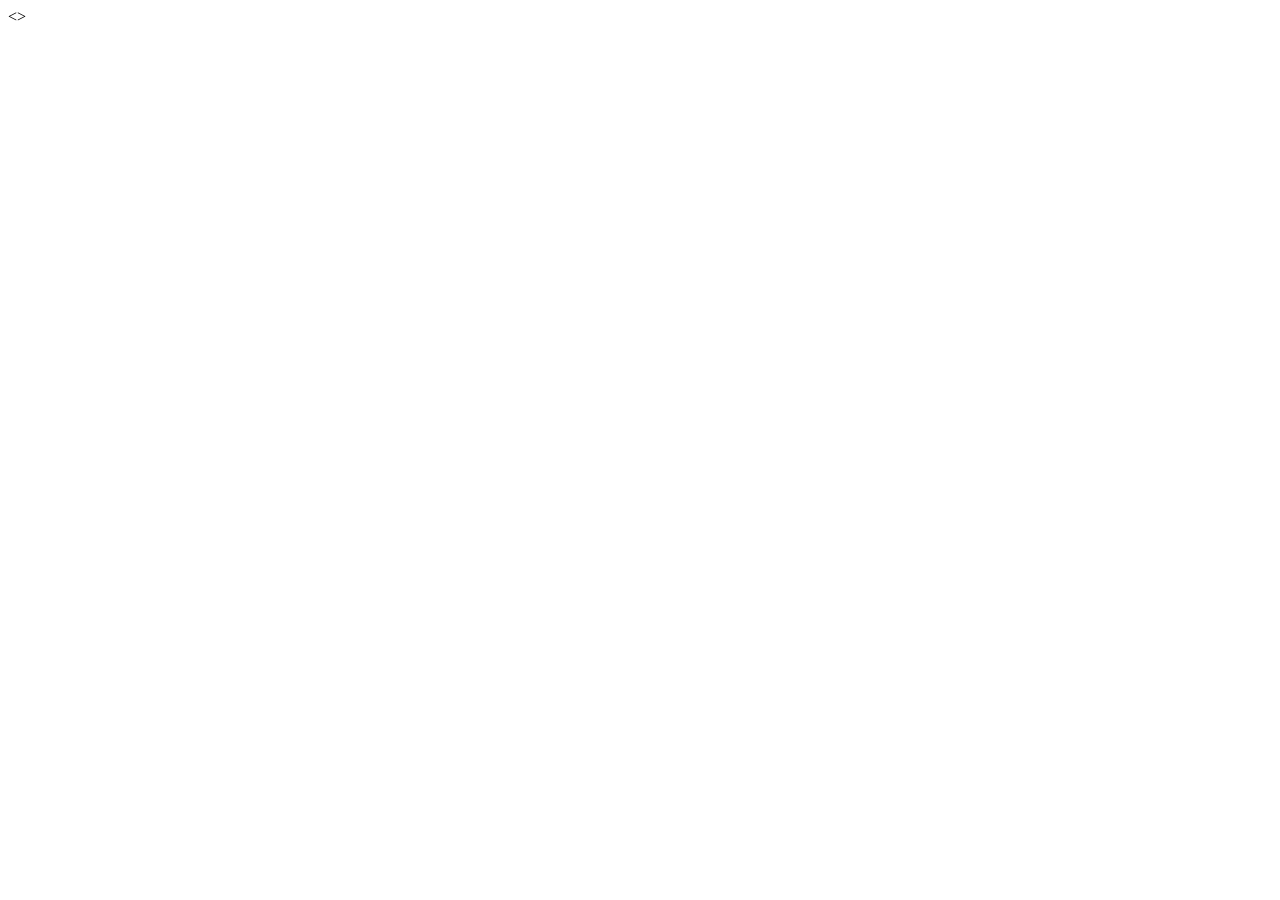
==== index.html @ 8e676197 "new readme" ====
<!DOCTYPE html>
<html lang="ru">
<head>
    <meta charset="UTF-8">
    <meta name="viewport" content="width=device-width, initial-scale=1.0">
    <title>Document</title>
</head>
<body>
    <header>
        <>
    </header>

    <main>
    </main>
    
    <footer>
    </footer>
</body>
</html>
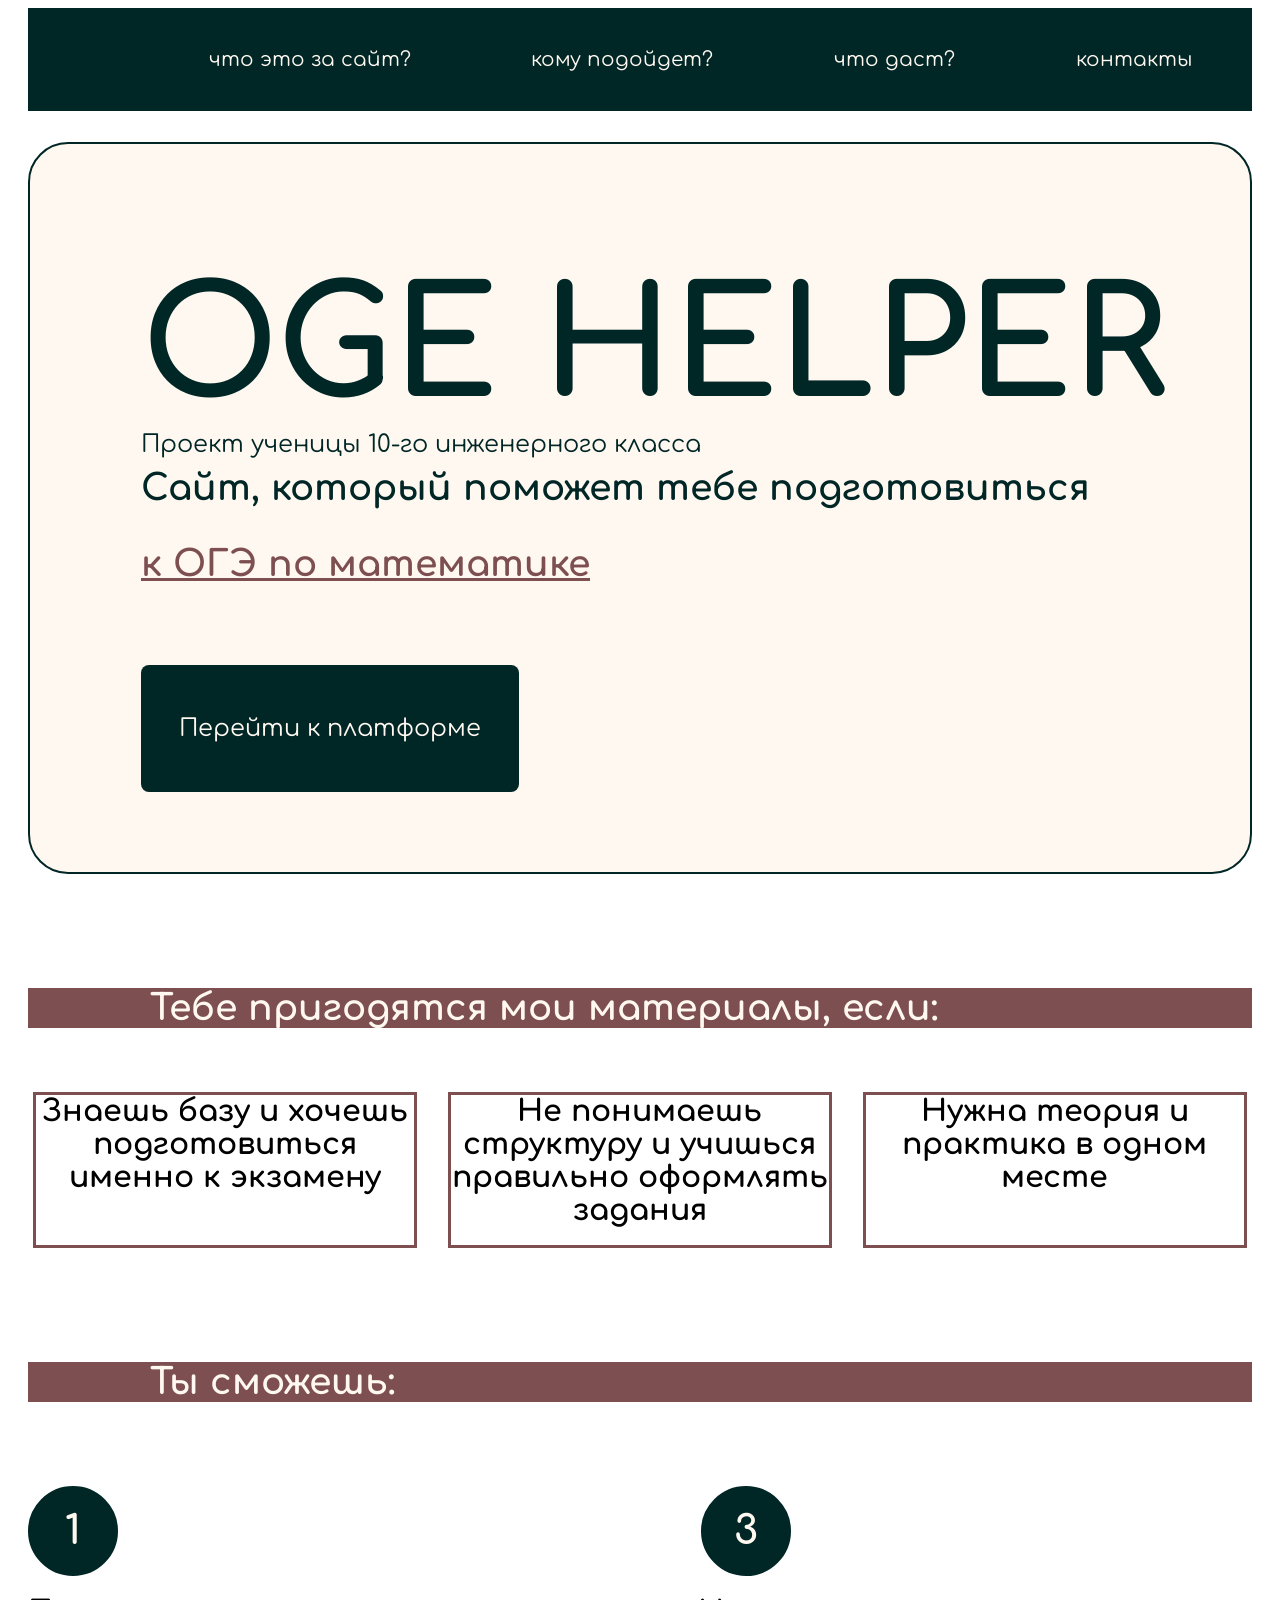
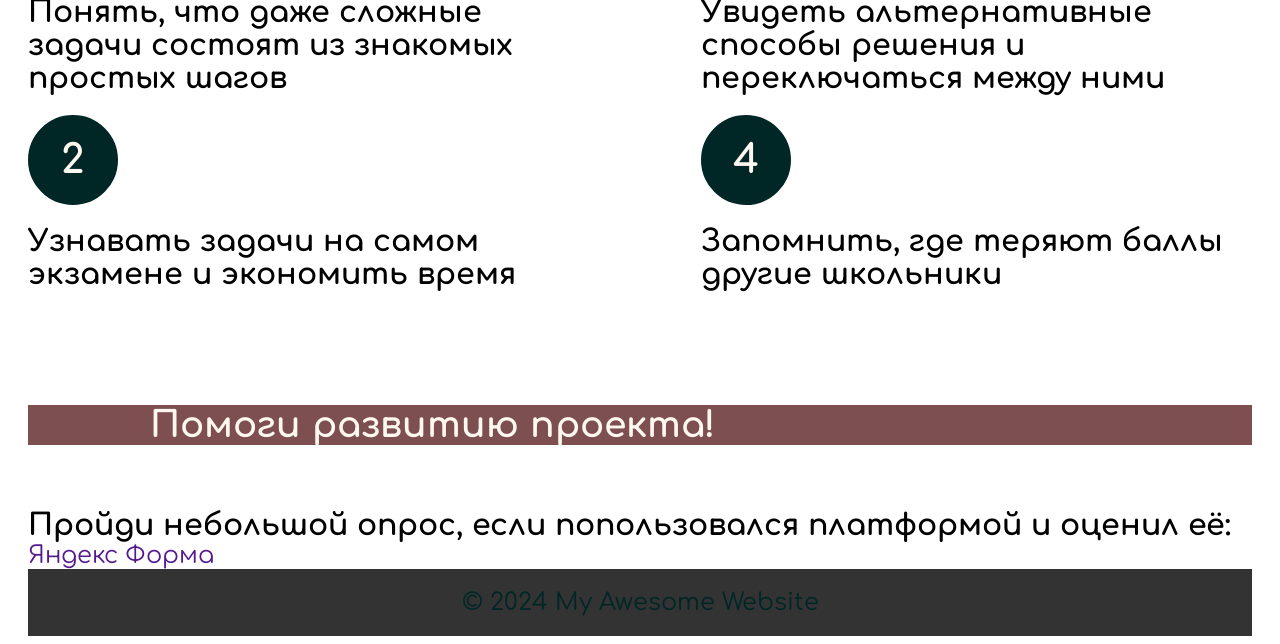
==== commit 8c41f1fb: "базовый код, карточки, правильный ответ, стили" ====
--- a/index.html
+++ b/index.html
@@ -1,19 +1,97 @@
 <!DOCTYPE html>
 <html lang="ru">
+
 <head>
+    <link rel="stylesheet" href="styles.css">
     <meta charset="UTF-8">
     <meta name="viewport" content="width=device-width, initial-scale=1.0">
-    <title>Document</title>
+    <title>Подготовка к ОГЭ онлайн | Математика</title>
 </head>
-<body>
-    <header>
-        <>
-    </header>
 
-    <main>
-    </main>
-    
-    <footer>
-    </footer>
+<body id="page">
+    <div class="all">
+        <header>
+            <section class="sect1">
+                <div>
+                    <div class="menu">
+                        <a href="#page"><img src=''></a> 
+                        <a href="#main_part">что это за сайт?</a>
+                        <a href="#advantages">кому подойдет?</a>
+                        <a href="#opportunities">что даст?</a>
+                        <a href="#help">контакты</a>
+                    </div>
+                </div>
+            </section>
+        </header>
+
+        <main>
+            <section id="main_part" class="sect2">
+                <div class="container1">
+                    <h1>OGE HELPER</h1>
+                    <p class="oge_text">Проект ученицы 10-го инженерного класса</p>
+                    <h2>Сайт, который поможет тебе подготовиться</h2>
+                    <h2 class="oge_text1">к ОГЭ по математике</h2>
+                    <p><a href="main.html" class="btn1">Перейти к платформе</a></p>
+                </div>
+            </section>
+
+            <div id="advantages" class="container2">
+                <h2 class="text_sect">Тебе пригодятся мои материалы, если:</h2>
+            </div>
+            <section id="about" class="sect3">
+                <div class="card_sect1">
+                    <div class="adv_card">
+                        <h3>Знаешь базу и хочешь подготовиться именно к экзамену</h3>
+                    </div>
+                    <div class="adv_card">
+                        <h3>Не понимаешь структуру и учишься правильно оформлять задания</h3>
+                    </div>
+                    <div class="adv_card">
+                        <h3>Нужна теория и практика в одном месте</h3>
+                    </div>
+                </div>
+            </section>
+
+            <section id="opportunities" class="sect4">
+                <div class="container3">
+                    <h2 class="text_sect">Ты сможешь:</h2>
+                </div>
+                <div class="card_sect2">
+                    <div class="opp_card">
+                        <h3 class="card_num">1</h3>
+                        <h4>Понять, что даже сложные задачи состоят из знакомых простых шагов</h4>
+                        <h3 class="card_num">2</h3>
+                        <h4>Узнавать задачи на самом экзамене и экономить время</h4>
+                    </div>
+                    <div class="opp_card">
+                        <h3 class="card_num">3</h3>
+                        <h4>Увидеть альтернативные способы решения и переключаться между ними</h4>
+                        <h3 class="card_num">4</h3>
+                        <h4>Запомнить, где теряют баллы другие школьники</h4>
+                    </div>
+                </div>
+            </section>
+
+            <section id="help" class="sect6">
+                <div class="container5">
+                    <h2 class="text_sect">Помоги развитию проекта!</h2>
+                </div>
+                <div>
+                    <h3>Пройди небольшой опрос, если попользовался платформой и оценил её:</h3>
+                    <p><a href="" class="btn2">Яндекс Форма</a></p>
+                </div>
+
+            </section>
+
+        </main>
+
+        <footer>
+            <div class="container">
+                <p>&copy; 2024 My Awesome Website</p>
+            </div>
+        </footer>
+    </div>
 </body>
+
+
 </html>
--- a/styles.css
+++ b/styles.css
@@ -0,0 +1,284 @@
+@import url('https://fonts.googleapis.com/css2?family=Comfortaa:wght@300..700&display=swap');
+
+p,
+h1,
+h2,
+h3,
+h4 {
+    margin: 0;
+}
+
+body {
+    margin: 0 auto;
+    max-width: 1920px;
+    min-width: 320px;
+    font-family: "Comfortaa", sans-serif;
+}
+.all {
+    margin: 0 20px;
+
+}
+
+.sect1 a {
+    color: #FFF8F0;
+    text-decoration: none;
+}
+
+.oge_text {
+    margin-bottom: 10px;
+}
+
+.oge_text1 {
+    color: #7D4F50;
+    text-decoration: underline;
+    margin-top: 10px;
+    font-weight: 800;
+}
+
+
+
+.menu {
+    display: flex;
+    justify-content: space-around;
+    flex-wrap: wrap;
+    padding-top: 20px;
+    padding-bottom: 20px;
+}
+
+.menu a {
+    font-size: 20px;
+}
+
+body {
+    padding: 8px;
+}
+
+
+
+header {
+    background-color: #002626;
+    color: #FFF8F0;
+    padding: 20px 0;
+}
+
+header nav ul {
+    list-style-type: none;
+    margin: 0;
+    padding: 0;
+}
+
+header nav ul li {
+    display: inline;
+    margin-right: 20px;
+}
+
+a {
+    text-decoration: none;
+    cursor: pointer;
+}
+
+a:hover {
+    text-decoration: underline;
+}
+
+.sect2 {
+    border-radius: 40px;
+    background-color: #FFF8F0;
+    border: 2px solid #002626;
+
+    display: flex;
+    margin: 0 auto;
+    margin-top: 31px;
+}
+
+.text_sect {
+    margin-top: 114px;
+    margin-bottom: 64px;
+    display: flex;
+    align-items: center;
+    margin-left: 10%;
+    color: #FFF8F0
+}
+
+.sect2 h2 {
+    margin-bottom: 1em;
+}
+
+.sect2 div {
+    padding-top: 120px;
+    padding-left: 111px;
+}
+
+h1 {
+    font-family: "Comfortaa", serif;
+    font-size: 150px;
+    margin-bottom: 0px;
+    color: #002626;
+}
+
+p {
+    font-size: 24px;
+    color: #002626;
+}
+
+h2 {
+    font-size: 36px;
+    color: #002626;
+}
+
+.btn1 {
+    display: flex;
+    justify-content: center;
+    align-items: center;
+    width: 330px;
+    height: 79px;
+    border-radius: 8px;
+    margin-top: 81px;
+    margin-bottom: 80px;
+    font-size: 24px;
+    padding: 1em;
+    background-color: #002626;
+    color: #FFF8F0;
+    text-decoration: none;
+    transition-property: backgruond-color, border-radius;
+    transition-duration: 1s;
+}
+
+.btn1:hover {
+    transition-property: background-color, border-radius;
+    background-color: #7D4F50;
+    transition-duration: 0.5s;
+    border-radius: 20px;
+}
+
+.container2 {
+    background-color: #7D4F50;
+}
+
+
+h3 {
+    font-size: 30px;
+}
+
+.card_sect1 {
+    display: flex;
+    justify-content: space-around;
+    flex-wrap: wrap;
+    gap: 20px;
+
+}
+
+.adv_card {
+    border: 3px solid #7D4F50;
+    width: 378px;
+    height: 150px;
+    text-align: center;
+}
+
+
+.container3 {
+    background-color: #7D4F50;
+}
+
+h4 {
+    font-size: 30px;
+}
+
+.card_sect2 {
+    display: flex;
+    justify-content: space-between;
+    flex-wrap: wrap;
+    gap: 20px;
+}
+
+.opp_card {
+    width: 45%;
+}
+
+.card_num {
+    font-size: 40px;
+    border: 5px solid #002626;
+    border-radius: 180px;
+    height: 80px;
+    width: 80px;
+    display: flex;
+    justify-content: center;
+    align-items: center;
+    margin-top: 20px;
+    margin-bottom: 20px;
+    color: #FFF8F0;
+    background-color: #002626;
+}
+
+
+
+.container5 {
+    background-color: #7D4F50;
+}
+
+
+footer {
+    background-color: #333;
+    color: #fff;
+    padding: 20px 0;
+    text-align: center;
+}
+
+/** 
+
+*/
+
+.card {
+    border: #7D4F50 solid 2px;
+    background-color: #FFF8F0;
+    border-radius: 10px;
+    color: #002626;
+    padding: 10px;
+}
+
+.card_container {
+    display: flex;
+    flex-direction: column;
+    gap: 20px;
+}
+
+.answers {
+    display: flex;
+    flex-direction: column;
+    gap: 10px;
+    margin-bottom: 10px;
+}
+
+aside {
+    display: flex;
+    flex-direction: column;
+    padding-left: 1%;
+}
+
+.main_part {
+    display: flex;
+    gap: 10%;
+    margin-top: 30px;
+    margin-bottom: 30px;
+}
+
+search {
+    margin-bottom: 10px;
+}
+
+@media (max-width: 1200px) {
+    h1 {
+        font-size: 90px;
+    }
+}
+
+@media (max-width: 900px) {
+    .opp_card {
+        width: 100%;
+    }
+
+    h1 {
+        font-size: 60px;
+    }
+}
+
